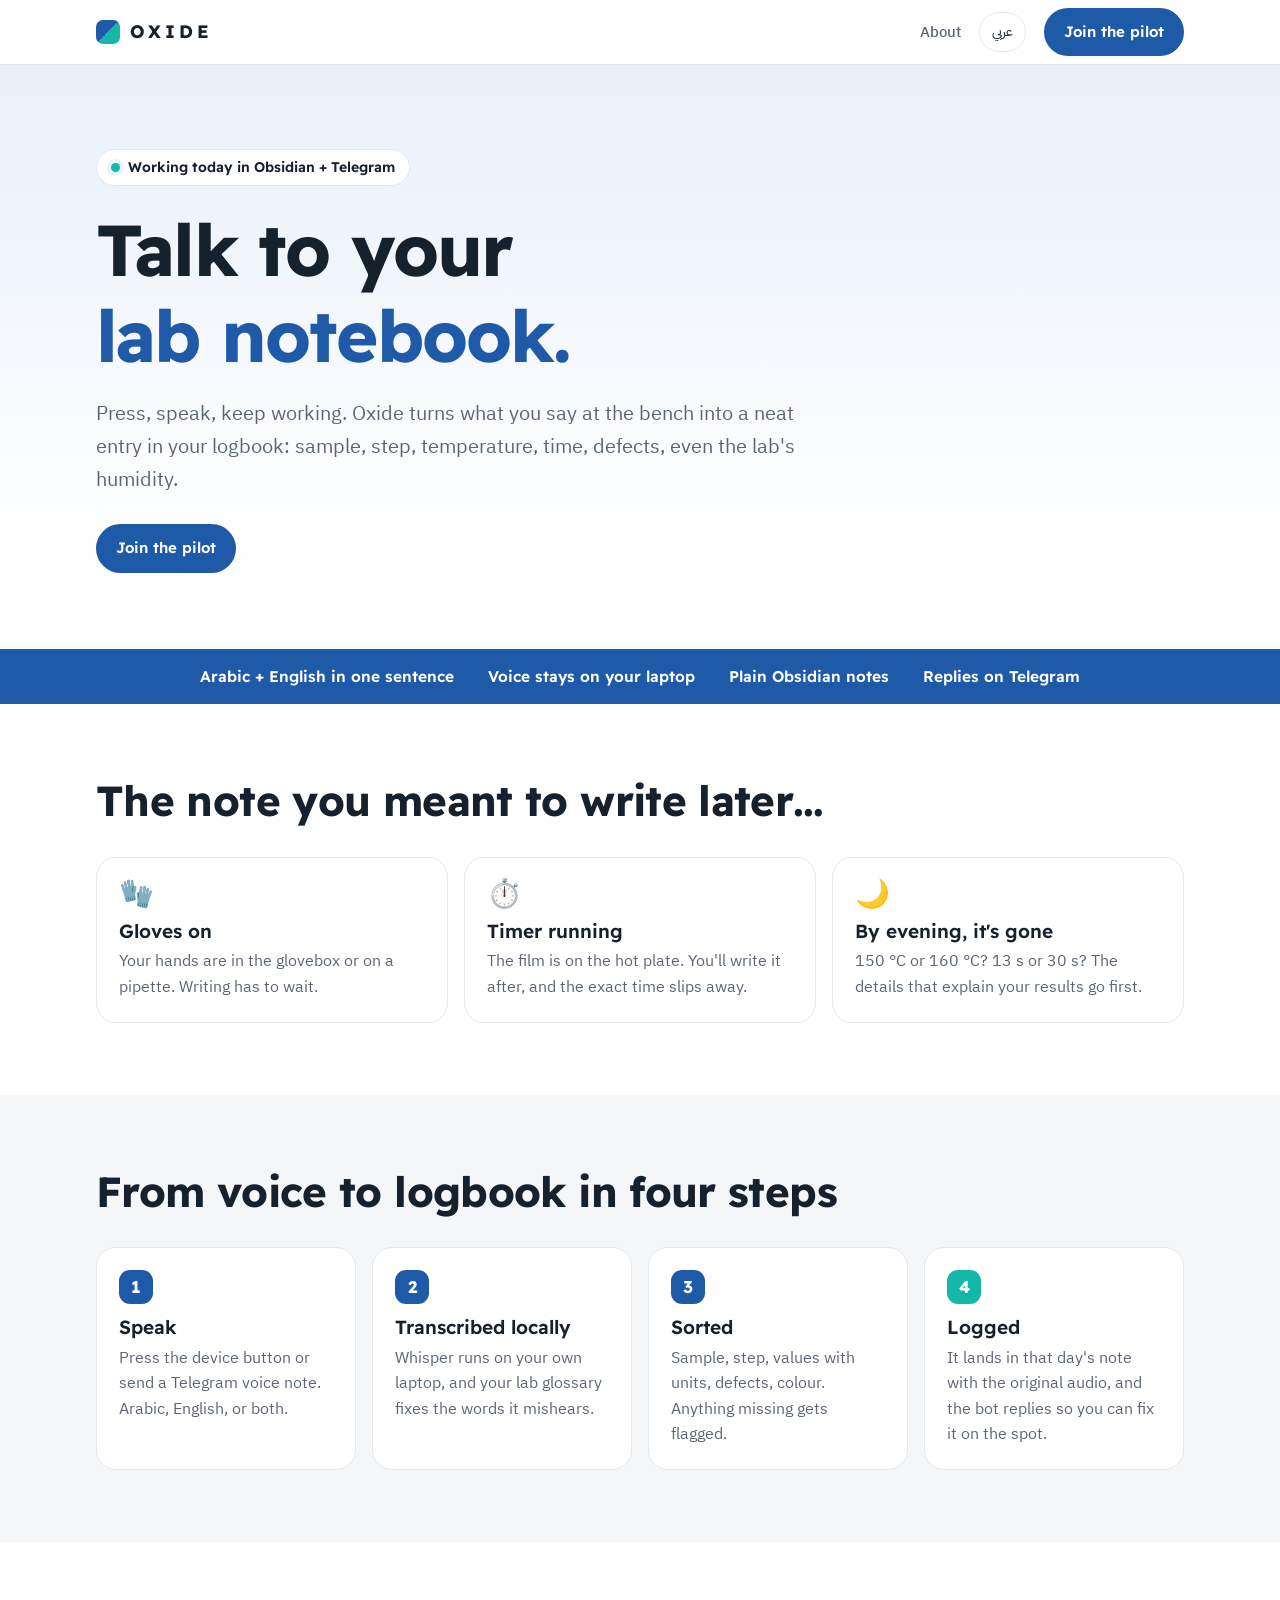
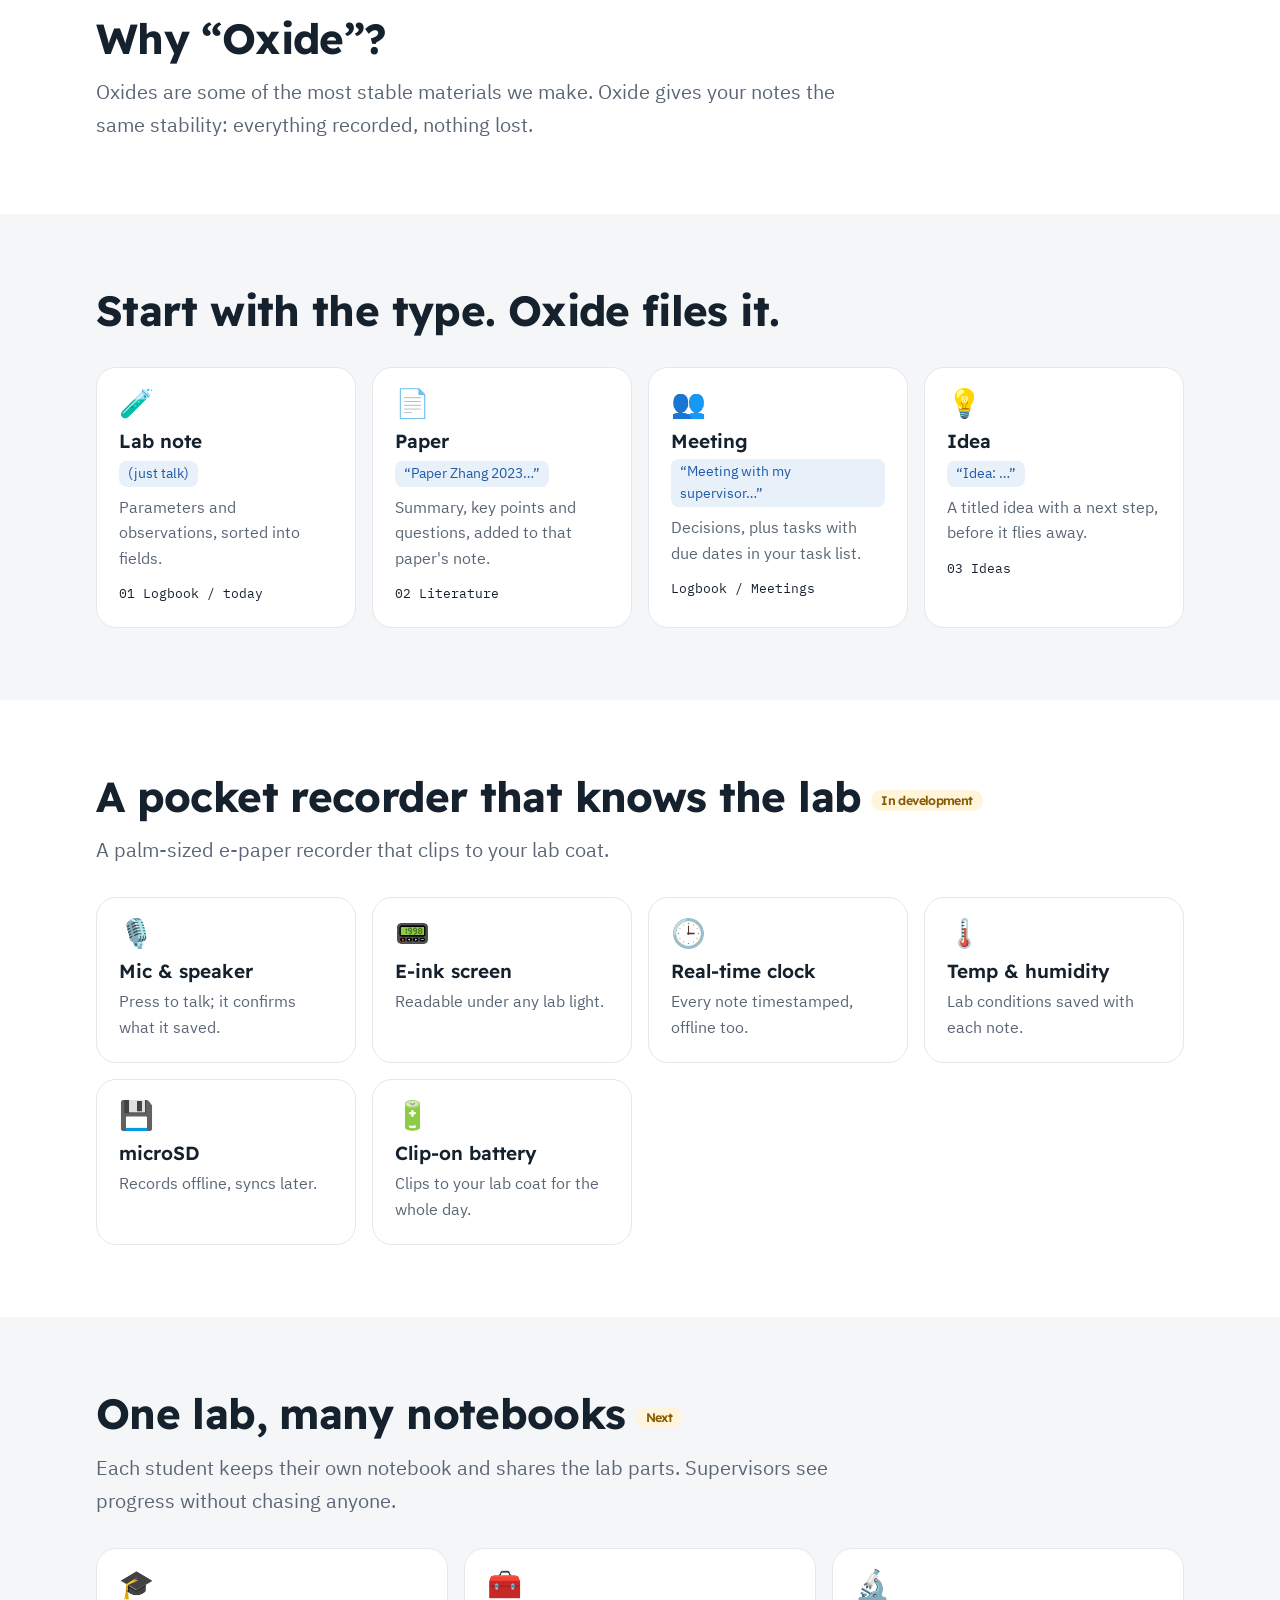
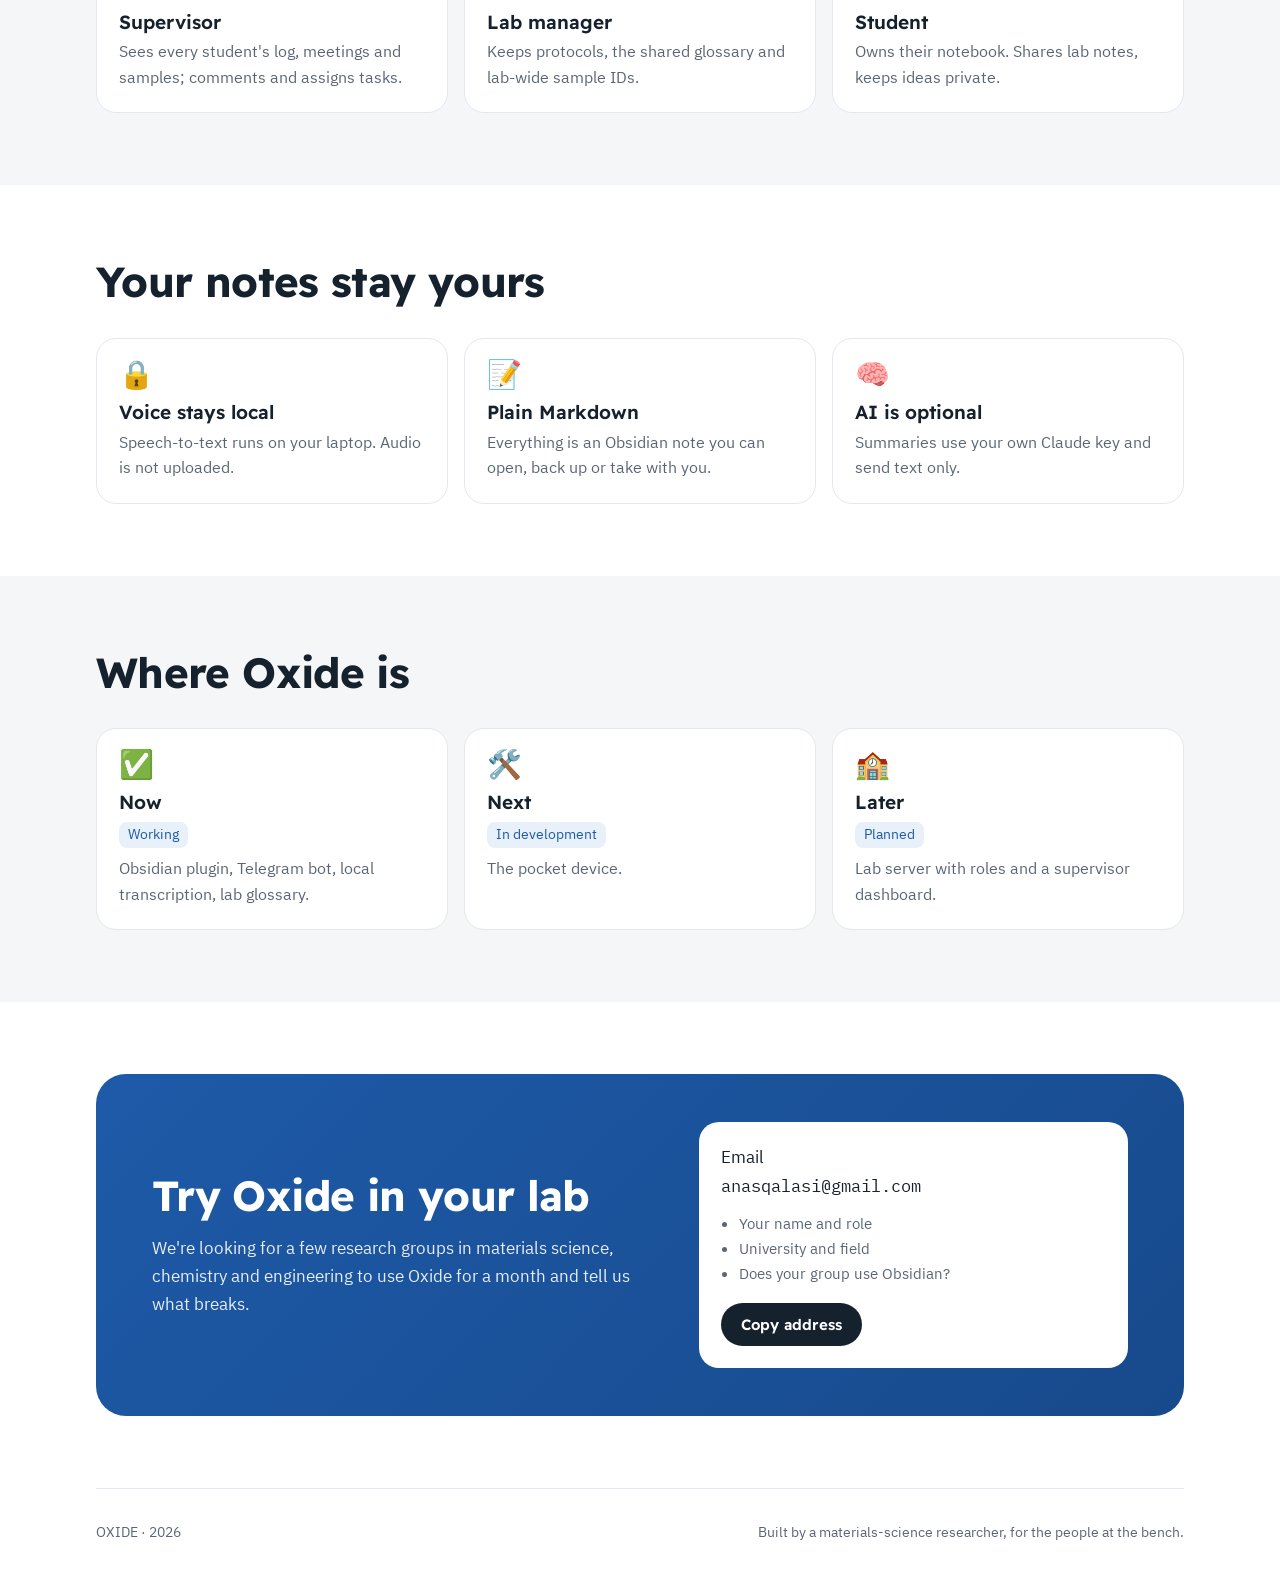
==== index.html @ 66b6b642 "Oxide website with admin panel Home page and extra pages render from content.json (English and Arabi" ====
<!doctype html>
<html lang="en" dir="ltr">
<head>
<meta charset="utf-8">
<meta name="viewport" content="width=device-width, initial-scale=1, viewport-fit=cover">
<title>Oxide</title>
<meta name="description" content="Oxide turns what researchers say at the bench into structured entries in their Obsidian logbook.">
<link rel="icon" href="data:image/svg+xml,%3Csvg xmlns='http://www.w3.org/2000/svg' viewBox='0 0 24 24'%3E%3Cpath d='M0 0h24L0 24z' fill='%231E5AA8'/%3E%3Cpath d='M24 0v24H0z' fill='%2314B8A6'/%3E%3C/svg%3E">
<link rel="preconnect" href="https://fonts.googleapis.com">
<link rel="preconnect" href="https://fonts.gstatic.com" crossorigin>
<link rel="stylesheet" href="https://fonts.googleapis.com/css2?family=IBM+Plex+Mono:wght@400;500&family=IBM+Plex+Sans+Arabic:wght@400;500;600;700&family=Readex+Pro:wght@400;600;700&display=swap">
<link rel="stylesheet" href="assets/site.css">
</head>
<body>
<header><div class="wrap nav">
  <a class="logo" href="./"><b></b>OXIDE</a>
  <nav class="links" id="links"></nav>
  <button class="lang" id="lang" type="button">عربي</button>
  <a class="btn" href="#pilot" id="navcta">Join the pilot</a>
</div></header>
<main id="top"><div class="wrap loading">Loading…</div></main>
<div class="wrap"><footer><span style="direction:ltr">OXIDE · <span id="yr"></span></span><span id="foot"></span></footer></div>
<noscript><p class="wrap">Oxide: a voice lab notebook for researchers. Please enable JavaScript to view this page.</p></noscript>
<script src="assets/site.js"></script>
<script>Oxide.home();</script>
</body>
</html>
---- assets/site.css ----
/* Oxide site: white lab bench, scientific blue, teal accents, light grey bands. */
:root{
  color-scheme:light;
  --bg:#FFFFFF; --grey:#F4F6F8; --card:#FFFFFF; --ink:#16212E; --ink-2:#5A6675; --line:#E3E8EE;
  --blue:#1E5AA8; --blue-d:#174A8C; --blue-t:#E8F0FA; --teal:#14B8A6; --teal-t:#E4F6F3; --amber-t:#FFF4DC; --amber:#8A5A00;
  --display:"Readex Pro","IBM Plex Sans Arabic",system-ui,sans-serif;
  --body:"IBM Plex Sans Arabic","Readex Pro",system-ui,sans-serif;
  --mono:"IBM Plex Mono",ui-monospace,Menlo,Consolas,monospace;
}
*{box-sizing:border-box}
html{scroll-behavior:smooth}
body{margin:0;background:var(--bg);color:var(--ink);font-family:var(--body);font-size:17px;line-height:1.65;-webkit-font-smoothing:antialiased}
.wrap{max-width:1120px;margin:0 auto;padding-left:max(16px,env(safe-area-inset-left,0px));padding-right:max(16px,env(safe-area-inset-right,0px))}
section{padding-block:72px}
section.grey{background:var(--grey)}
h1,h2,h3{font-family:var(--display);line-height:1.2;margin:0;text-wrap:balance}
h2{font-size:clamp(28px,4.2vw,42px);font-weight:700;letter-spacing:-.015em}
h3{font-size:19px;font-weight:600}
p{margin:0}
.lead{font-size:clamp(17px,2vw,20px);color:var(--ink-2);max-width:62ch;margin-top:12px}
a{color:var(--blue)}
:focus-visible{outline:3px solid var(--blue);outline-offset:3px;border-radius:8px}

header{position:sticky;top:0;z-index:10;background:rgba(255,255,255,.94);backdrop-filter:blur(8px);border-bottom:1px solid var(--line)}
.nav{display:flex;align-items:center;gap:18px;min-height:64px;flex-wrap:wrap}
.logo{display:flex;align-items:center;gap:10px;font-family:var(--display);font-weight:700;letter-spacing:.22em;font-size:18px;direction:ltr;color:var(--ink);text-decoration:none}
.logo b{width:24px;height:24px;border-radius:7px;background:linear-gradient(135deg,var(--blue) 50%,var(--teal) 50%)}
.links{display:flex;gap:18px;margin-inline-start:auto;font-size:15px;flex-wrap:wrap}
.links a{color:var(--ink-2);text-decoration:none;font-weight:500}
.links a:hover,.links a.on{color:var(--blue)}
.lang{font:inherit;font-size:14px;padding:7px 12px;border-radius:999px;border:1.5px solid var(--line);background:#fff;color:var(--ink);cursor:pointer}
.btn{display:inline-flex;align-items:center;font-family:var(--display);font-weight:600;font-size:15px;padding:12px 20px;border-radius:999px;background:var(--blue);color:#fff;text-decoration:none;border:0;cursor:pointer}
.btn:hover{background:var(--blue-d)}
@media (max-width:700px){.links{order:3;width:100%;margin:0 0 10px;gap:14px}.nav .lang{margin-inline-start:auto}}

.hero{padding-block:84px 76px;background:linear-gradient(180deg,var(--blue-t),#fff 85%)}
.pill{display:inline-flex;align-items:center;gap:8px;font-family:var(--display);font-weight:600;font-size:14px;padding:6px 14px;border-radius:999px;background:#fff;border:1.5px solid var(--line)}
.pill i{width:9px;height:9px;border-radius:50%;background:var(--teal);box-shadow:0 0 0 4px var(--teal-t)}
.hero h1{font-size:clamp(40px,6.4vw,72px);font-weight:700;letter-spacing:-.025em;margin-block:20px 18px;max-width:16ch}
.hero h1 .accent{color:var(--blue)}
.hero .btn{margin-top:28px}
.ribbon{background:var(--blue);color:#fff}
.ribbon .wrap{display:flex;flex-wrap:wrap;gap:12px 34px;justify-content:center;padding-block:15px;font-family:var(--display);font-weight:600;font-size:15.5px}

.badge{display:inline-block;font-size:12.5px;font-family:var(--display);font-weight:600;padding:3px 10px;border-radius:999px;background:var(--amber-t);color:var(--amber);vertical-align:middle;margin-inline-start:10px}
.cards{display:grid;grid-template-columns:repeat(auto-fit,minmax(min(100%,240px),1fr));gap:16px;margin-top:30px}
.card{background:var(--card);border:1.5px solid var(--line);border-radius:20px;padding:22px;min-width:0}
.card .ic{font-size:28px;line-height:1;display:block;margin-bottom:12px}
.card h3{margin-bottom:6px}
.card p{color:var(--ink-2);font-size:15.5px}
.card .tag{display:inline-block;font-size:13.5px;background:var(--blue-t);color:var(--blue);border-radius:8px;padding:2px 9px;margin-bottom:8px}
.card .note{display:block;margin-top:12px;font-family:var(--mono);font-size:13px;direction:ltr;text-align:start}
.steps{list-style:none;padding:0;margin:30px 0 0;display:grid;grid-template-columns:repeat(auto-fit,minmax(min(100%,220px),1fr));gap:16px;counter-reset:s}
.steps li{counter-increment:s;background:#fff;border:1.5px solid var(--line);border-radius:20px;padding:22px;min-width:0}
.steps li::before{content:counter(s);display:grid;place-items:center;width:34px;height:34px;border-radius:11px;background:var(--blue);color:#fff;font-family:var(--display);font-weight:700;margin-bottom:12px}
.steps li:last-child::before{background:var(--teal)}
.steps p{color:var(--ink-2);font-size:15.5px;margin-top:6px}

.pilot{border-radius:30px;padding:48px clamp(20px,5vw,56px);display:grid;grid-template-columns:1.2fr 1fr;gap:32px;align-items:center;background:linear-gradient(135deg,var(--blue),var(--blue-d));color:#fff}
.pilot h2{color:#fff}
.pilot p{color:rgba(255,255,255,.9);margin-top:14px}
.contact{background:#fff;color:var(--ink);border-radius:20px;padding:22px}
.contact .addr{font-family:var(--mono);font-size:17px;word-break:break-all;user-select:all;direction:ltr}
.contact ul{margin:12px 0 16px;padding-inline-start:18px;color:var(--ink-2);font-size:15px}
.contact .btn{background:var(--ink)}
@media (max-width:860px){.pilot{grid-template-columns:1fr}}

/* plain pages */
.page{padding-block:64px 80px}
.page h1{font-size:clamp(34px,5vw,52px);font-weight:700;letter-spacing:-.02em;margin-bottom:24px}
.prose{max-width:72ch}
.prose h2{font-size:clamp(24px,3vw,30px);margin:36px 0 12px}
.prose h3{margin:28px 0 8px}
.prose p,.prose ul,.prose ol{margin:0 0 16px}
.prose li{margin-bottom:6px}
.prose img{max-width:100%;border-radius:14px}
.prose blockquote{margin:0 0 16px;padding:12px 18px;border-inline-start:4px solid var(--teal);background:var(--teal-t);border-radius:10px}
.prose code{font-family:var(--mono);background:var(--grey);padding:1px 6px;border-radius:5px;font-size:.92em}
.prose pre{background:var(--grey);padding:14px;border-radius:12px;overflow-x:auto;direction:ltr}
.prose table{border-collapse:collapse;display:block;overflow-x:auto}
.prose th,.prose td{border:1px solid var(--line);padding:8px 12px}

footer{padding-block:32px 44px;color:var(--ink-2);font-size:14px;display:flex;flex-wrap:wrap;gap:12px;justify-content:space-between;border-top:1px solid var(--line)}
.loading{padding:120px 0;text-align:center;color:var(--ink-2)}
@media (prefers-reduced-motion:reduce){html{scroll-behavior:auto}}
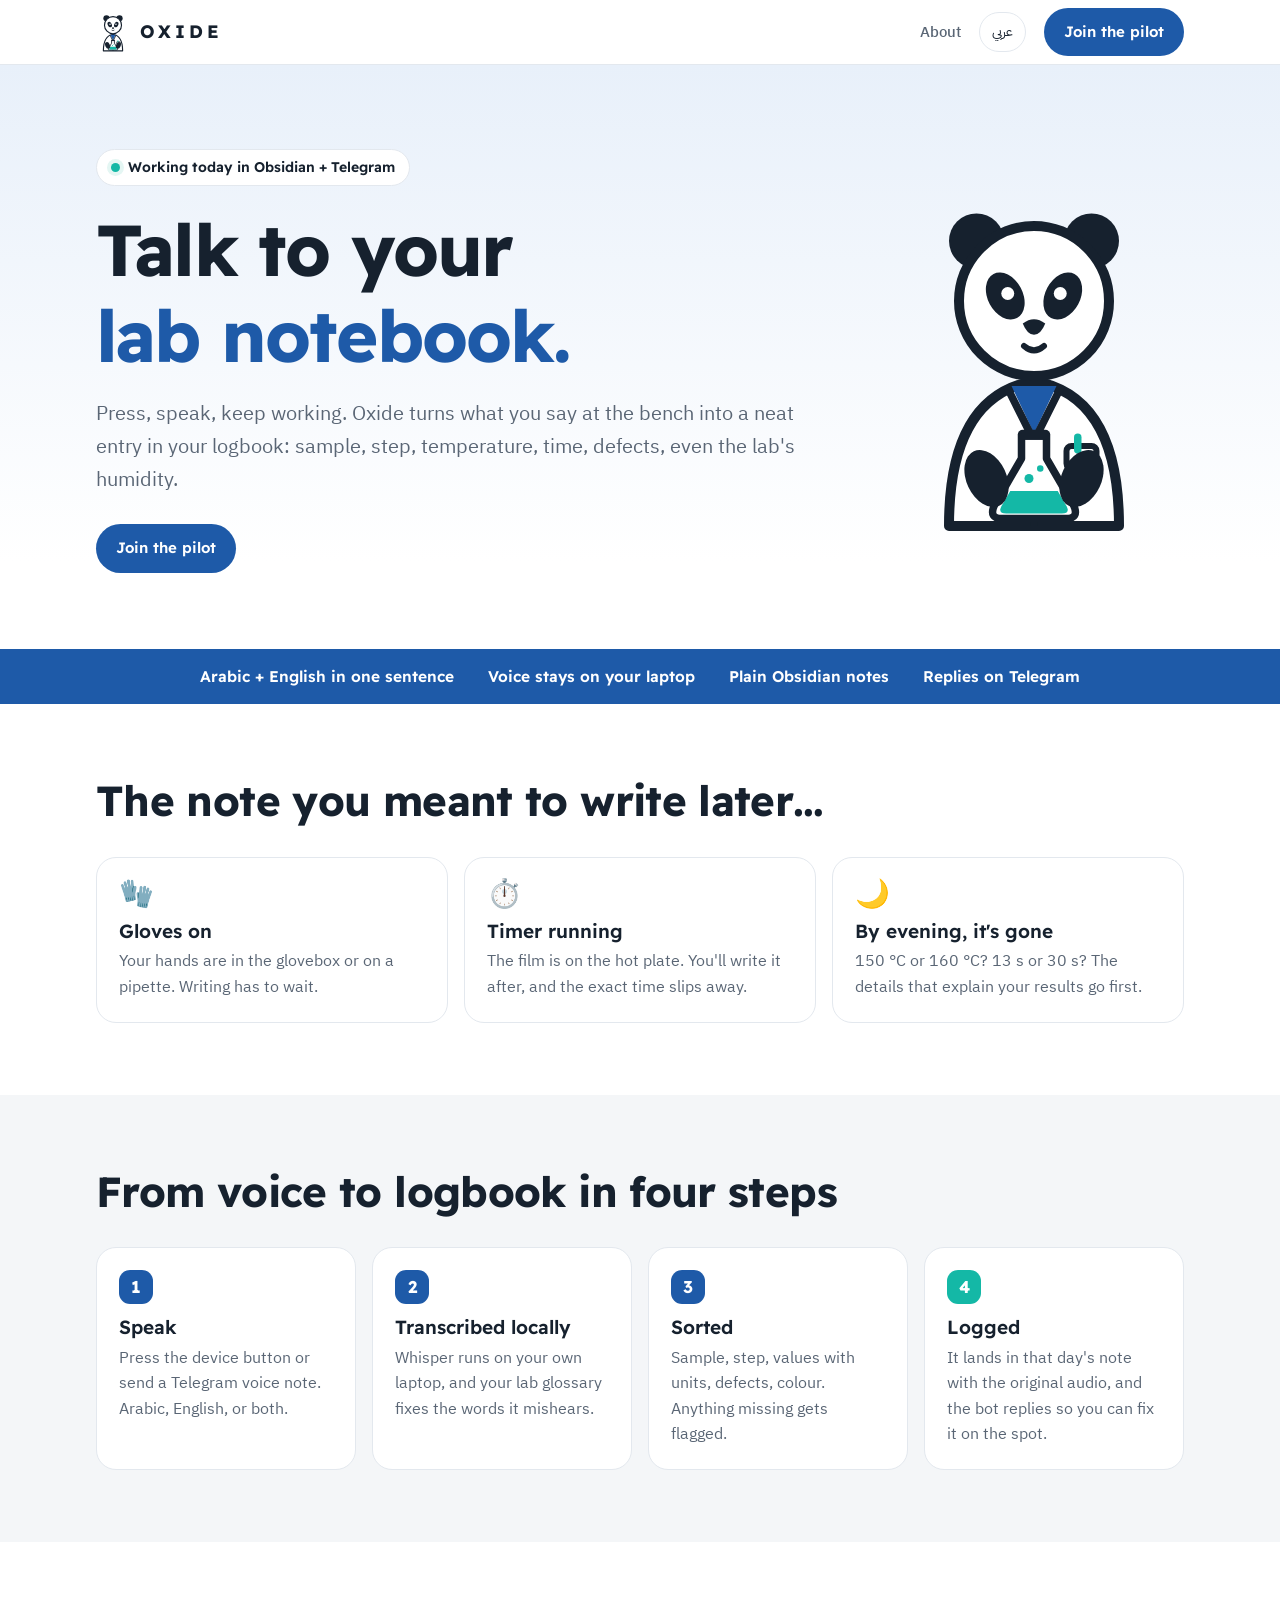
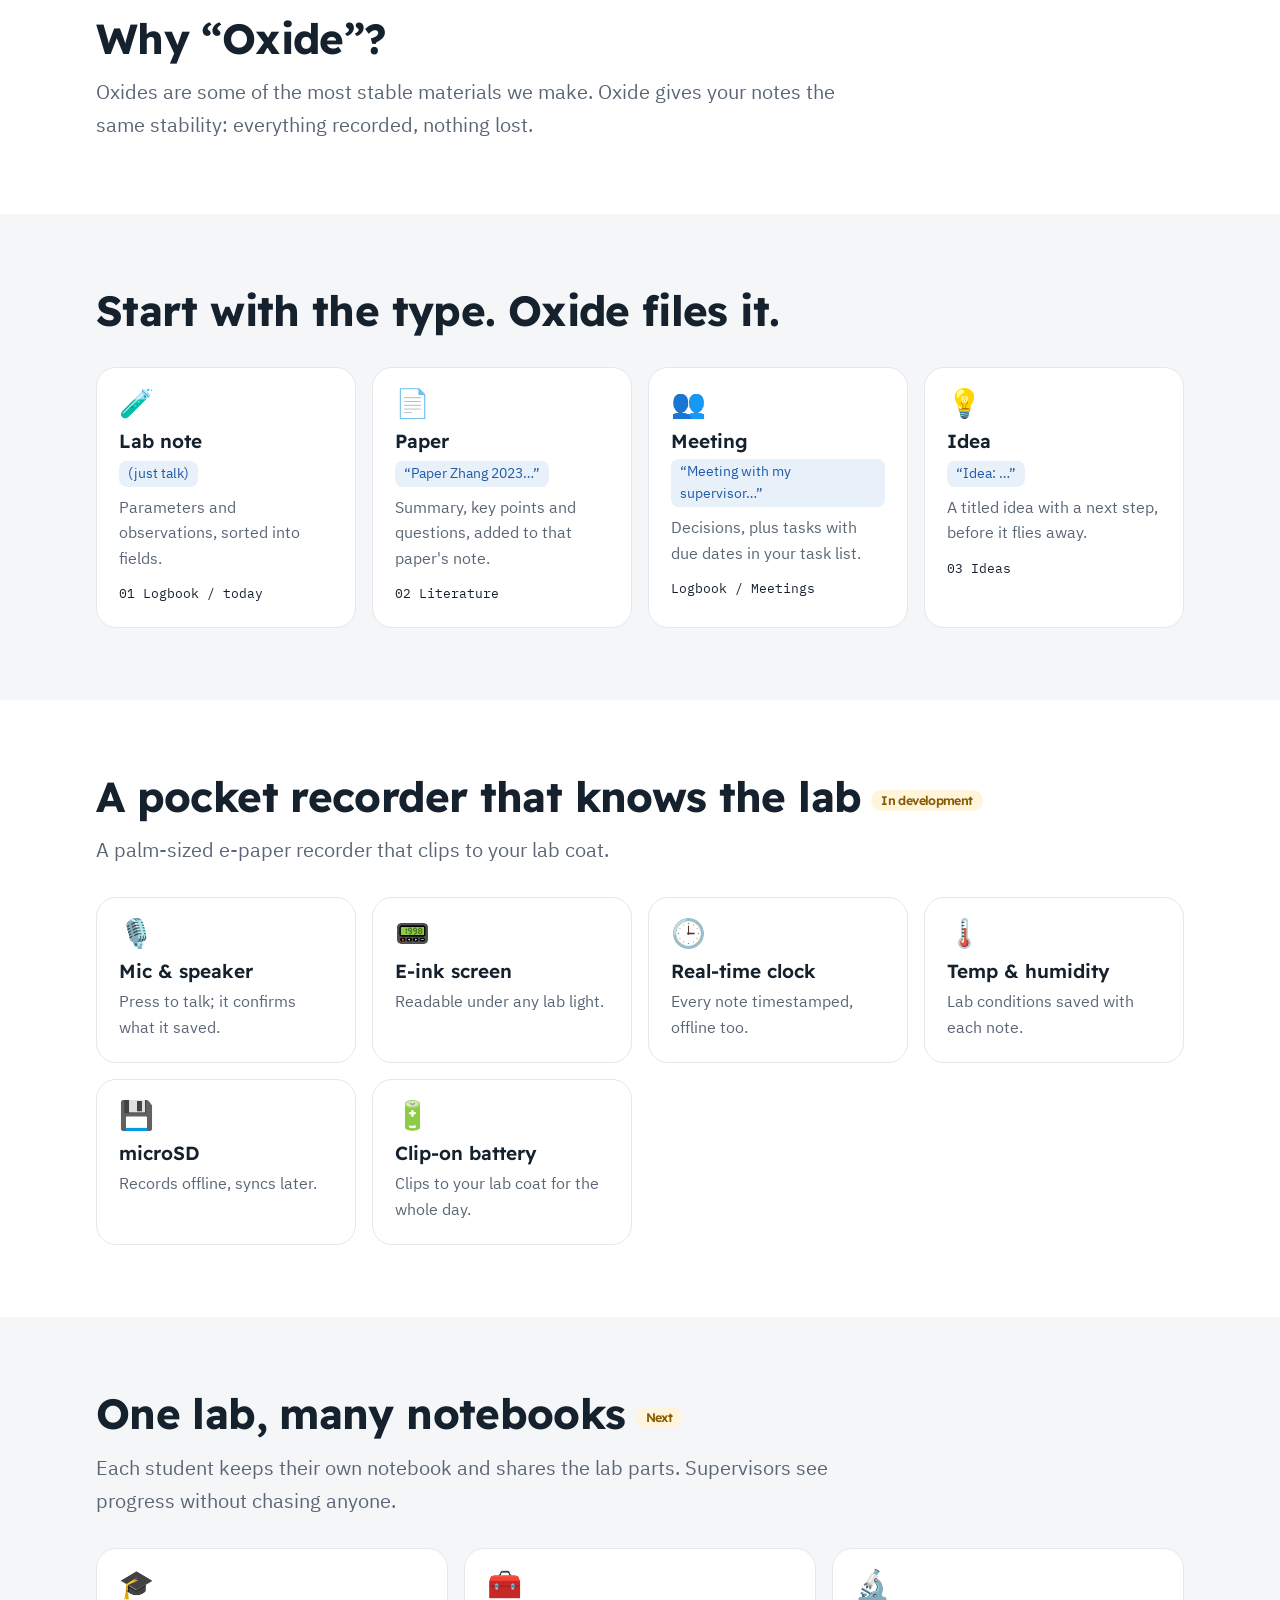
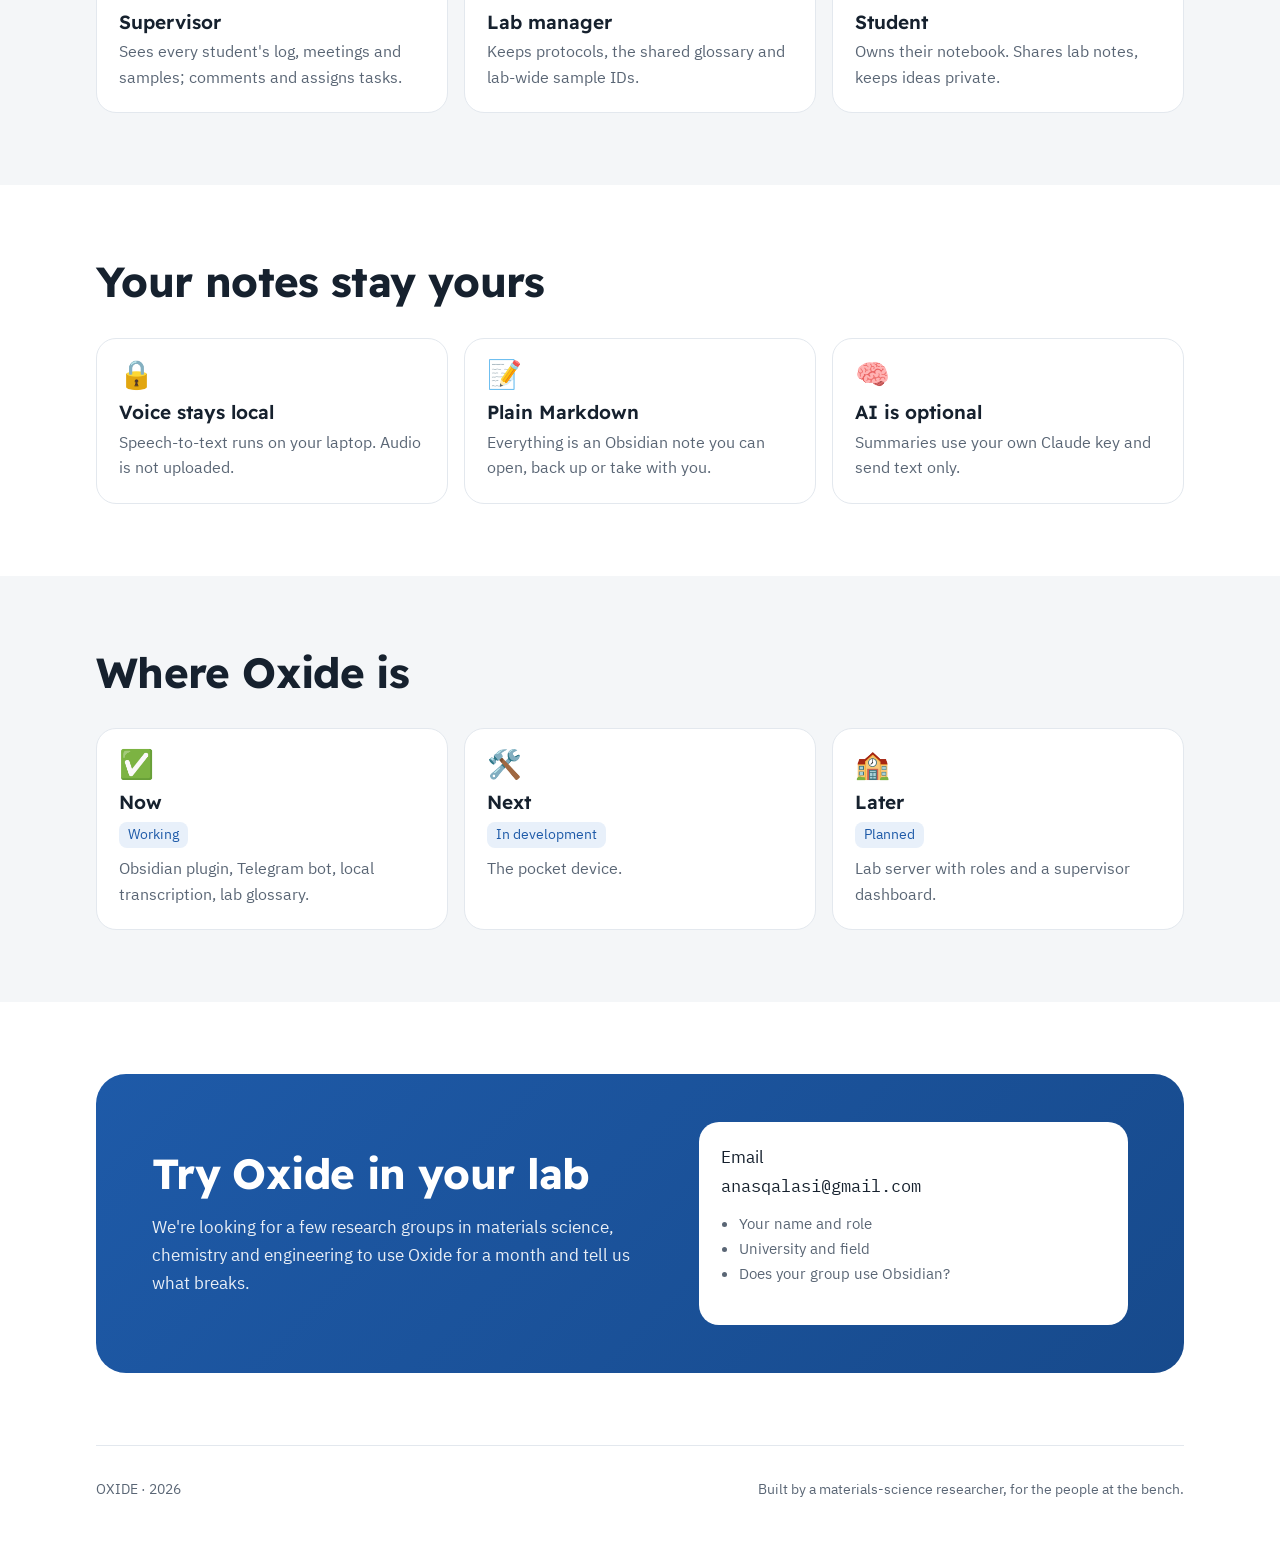
==== commit 848fd521: "Panda logo: lab coat and Erlenmeyer flask assets/logo.svg in the header, admin and hero; assets/favi" ====
--- a/index.html
+++ b/index.html
@@ -5,7 +5,7 @@
 <meta name="viewport" content="width=device-width, initial-scale=1, viewport-fit=cover">
 <title>Oxide</title>
 <meta name="description" content="Oxide turns what researchers say at the bench into structured entries in their Obsidian logbook.">
-<link rel="icon" href="data:image/svg+xml,%3Csvg xmlns='http://www.w3.org/2000/svg' viewBox='0 0 24 24'%3E%3Cpath d='M0 0h24L0 24z' fill='%231E5AA8'/%3E%3Cpath d='M24 0v24H0z' fill='%2314B8A6'/%3E%3C/svg%3E">
+<link rel="icon" href="assets/favicon.svg" type="image/svg+xml">
 <link rel="preconnect" href="https://fonts.googleapis.com">
 <link rel="preconnect" href="https://fonts.gstatic.com" crossorigin>
 <link rel="stylesheet" href="https://fonts.googleapis.com/css2?family=IBM+Plex+Mono:wght@400;500&family=IBM+Plex+Sans+Arabic:wght@400;500;600;700&family=Readex+Pro:wght@400;600;700&display=swap">
@@ -13,7 +13,7 @@
 </head>
 <body>
 <header><div class="wrap nav">
-  <a class="logo" href="./"><b></b>OXIDE</a>
+  <a class="logo" href="./"><img src="assets/logo.svg" alt="" width="34" height="40">OXIDE</a>
   <nav class="links" id="links"></nav>
   <button class="lang" id="lang" type="button">عربي</button>
   <a class="btn" href="#pilot" id="navcta">Join the pilot</a>
--- a/assets/site.css
+++ b/assets/site.css
@@ -24,7 +24,7 @@
 header{position:sticky;top:0;z-index:10;background:rgba(255,255,255,.94);backdrop-filter:blur(8px);border-bottom:1px solid var(--line)}
 .nav{display:flex;align-items:center;gap:18px;min-height:64px;flex-wrap:wrap}
 .logo{display:flex;align-items:center;gap:10px;font-family:var(--display);font-weight:700;letter-spacing:.22em;font-size:18px;direction:ltr;color:var(--ink);text-decoration:none}
-.logo b{width:24px;height:24px;border-radius:7px;background:linear-gradient(135deg,var(--blue) 50%,var(--teal) 50%)}
+.logo img{display:block;height:40px;width:auto}
 .links{display:flex;gap:18px;margin-inline-start:auto;font-size:15px;flex-wrap:wrap}
 .links a{color:var(--ink-2);text-decoration:none;font-weight:500}
 .links a:hover,.links a.on{color:var(--blue)}
@@ -38,6 +38,9 @@
 .pill i{width:9px;height:9px;border-radius:50%;background:var(--teal);box-shadow:0 0 0 4px var(--teal-t)}
 .hero h1{font-size:clamp(40px,6.4vw,72px);font-weight:700;letter-spacing:-.025em;margin-block:20px 18px;max-width:16ch}
 .hero h1 .accent{color:var(--blue)}
+.hero .wrap{display:grid;grid-template-columns:1fr auto;gap:40px;align-items:center}
+.hero .mascot{width:clamp(180px,24vw,300px);height:auto}
+@media (max-width:760px){.hero .wrap{grid-template-columns:1fr}.hero .mascot{order:-1;width:150px}}
 .hero .btn{margin-top:28px}
 .ribbon{background:var(--blue);color:#fff}
 .ribbon .wrap{display:flex;flex-wrap:wrap;gap:12px 34px;justify-content:center;padding-block:15px;font-family:var(--display);font-weight:600;font-size:15.5px}
@@ -63,6 +66,15 @@
 .contact .addr{font-family:var(--mono);font-size:17px;word-break:break-all;user-select:all;direction:ltr}
 .contact ul{margin:12px 0 16px;padding-inline-start:18px;color:var(--ink-2);font-size:15px}
 .contact .btn{background:var(--ink)}
+.signup h3{margin-bottom:6px}
+.fld{display:block;margin-top:12px;font-size:14px;font-weight:600;color:var(--ink-2)}
+.fld span{display:block;margin-bottom:5px}
+.fld input,.fld select,.fld textarea{width:100%;padding:10px 12px;border:1.5px solid var(--line);border-radius:10px;font:inherit;font-size:15px;color:var(--ink);background:#fff;font-weight:400}
+.fld input:focus,.fld select:focus,.fld textarea:focus{outline:2px solid var(--blue);outline-offset:-1px;border-color:transparent}
+.consent{display:flex;gap:10px;align-items:flex-start;margin:14px 0;font-size:13.5px;color:var(--ink-2);line-height:1.6}
+.consent input{margin-top:4px;width:18px;height:18px;flex:none;accent-color:var(--blue)}
+.hp{position:absolute;left:-9999px;width:1px;height:1px;opacity:0}
+.fmsg{margin-top:10px;font-size:14px}.fmsg.ok{color:#0B7D71}.fmsg.err{color:#B4232A}
 @media (max-width:860px){.pilot{grid-template-columns:1fr}}
 
 /* plain pages */
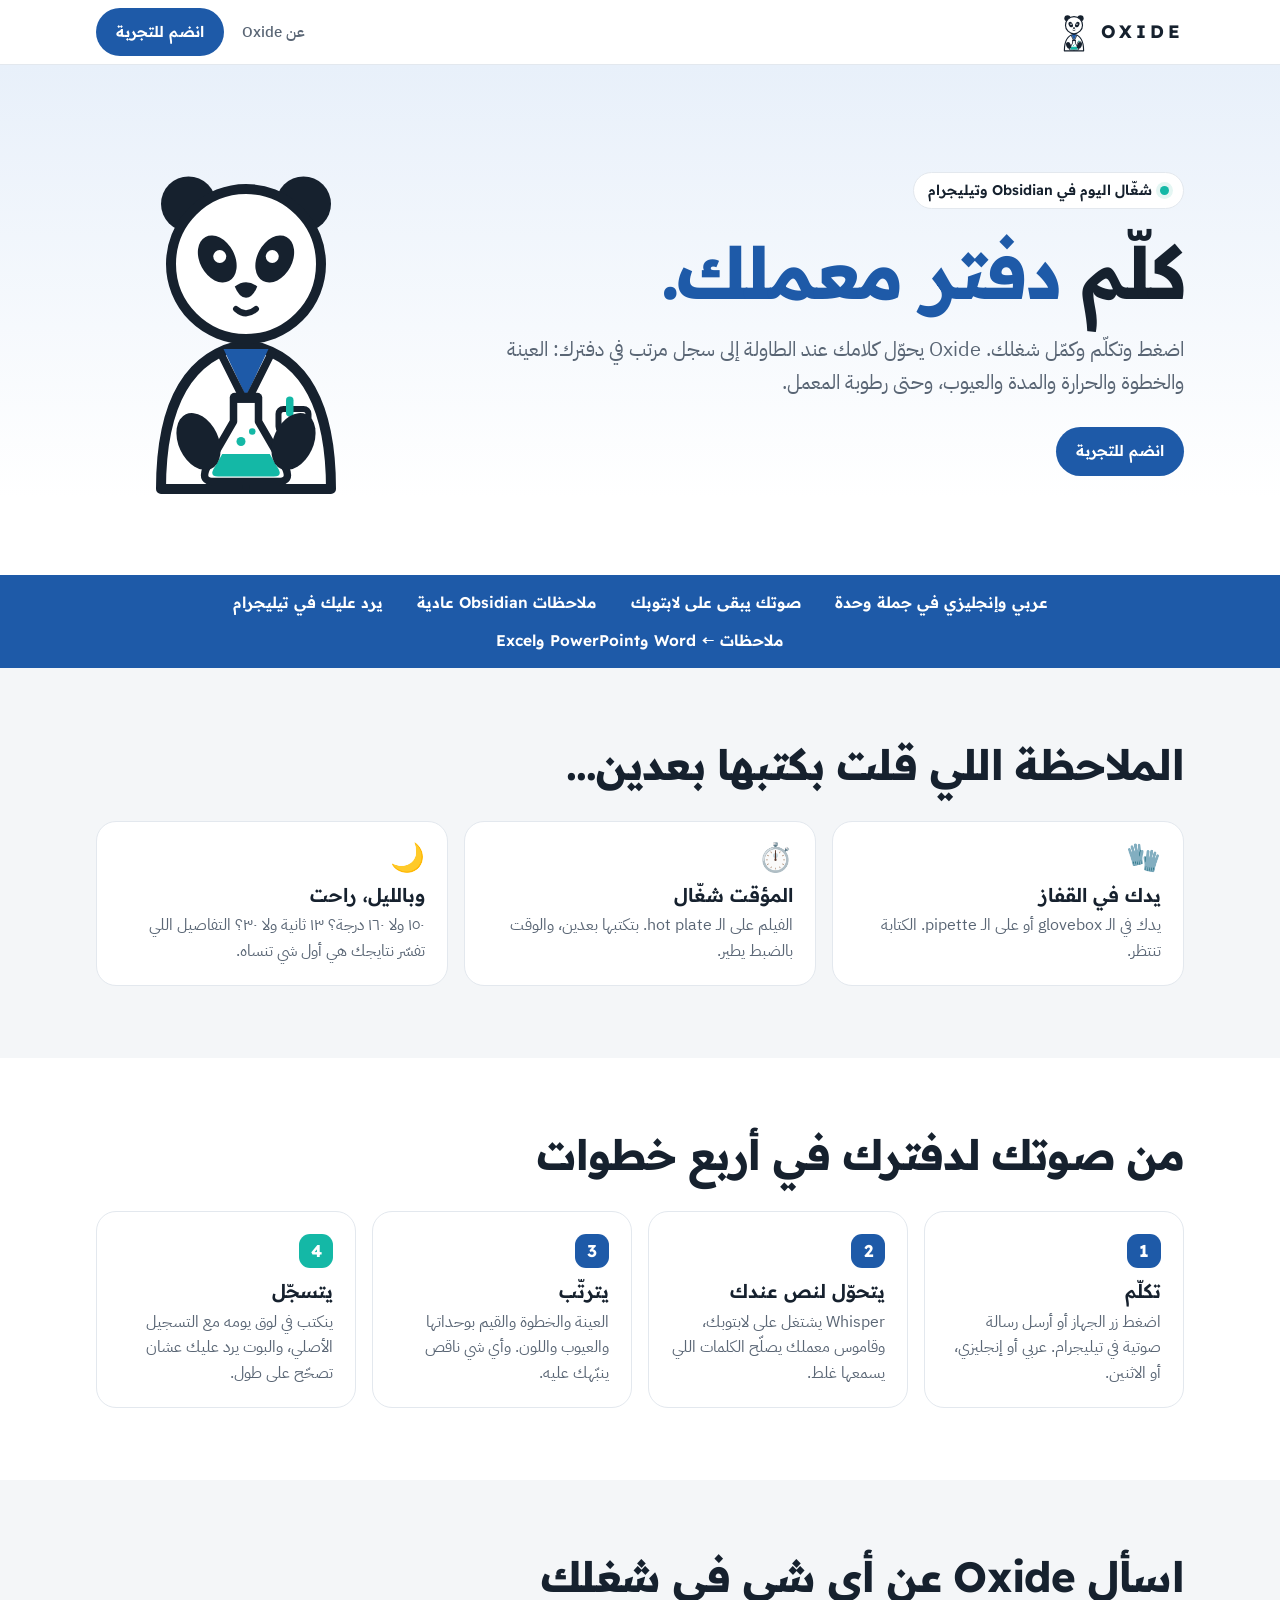
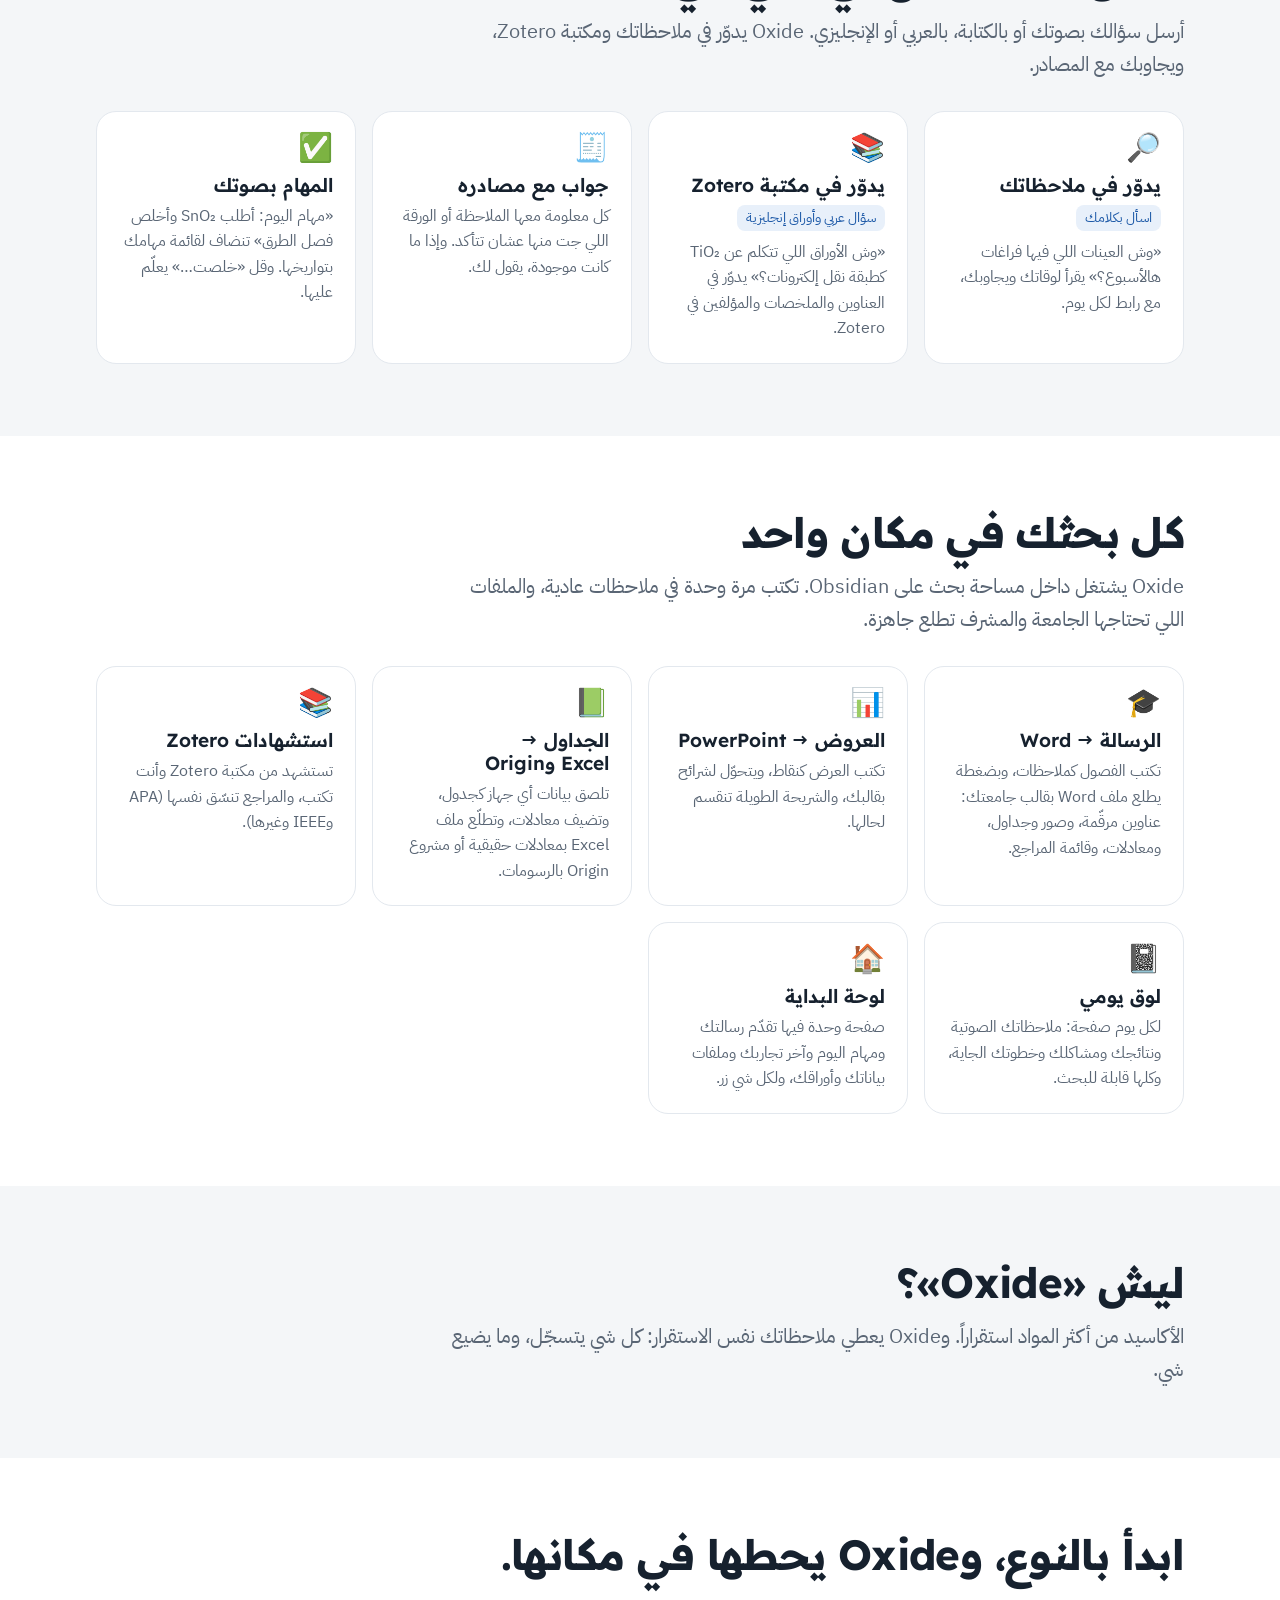
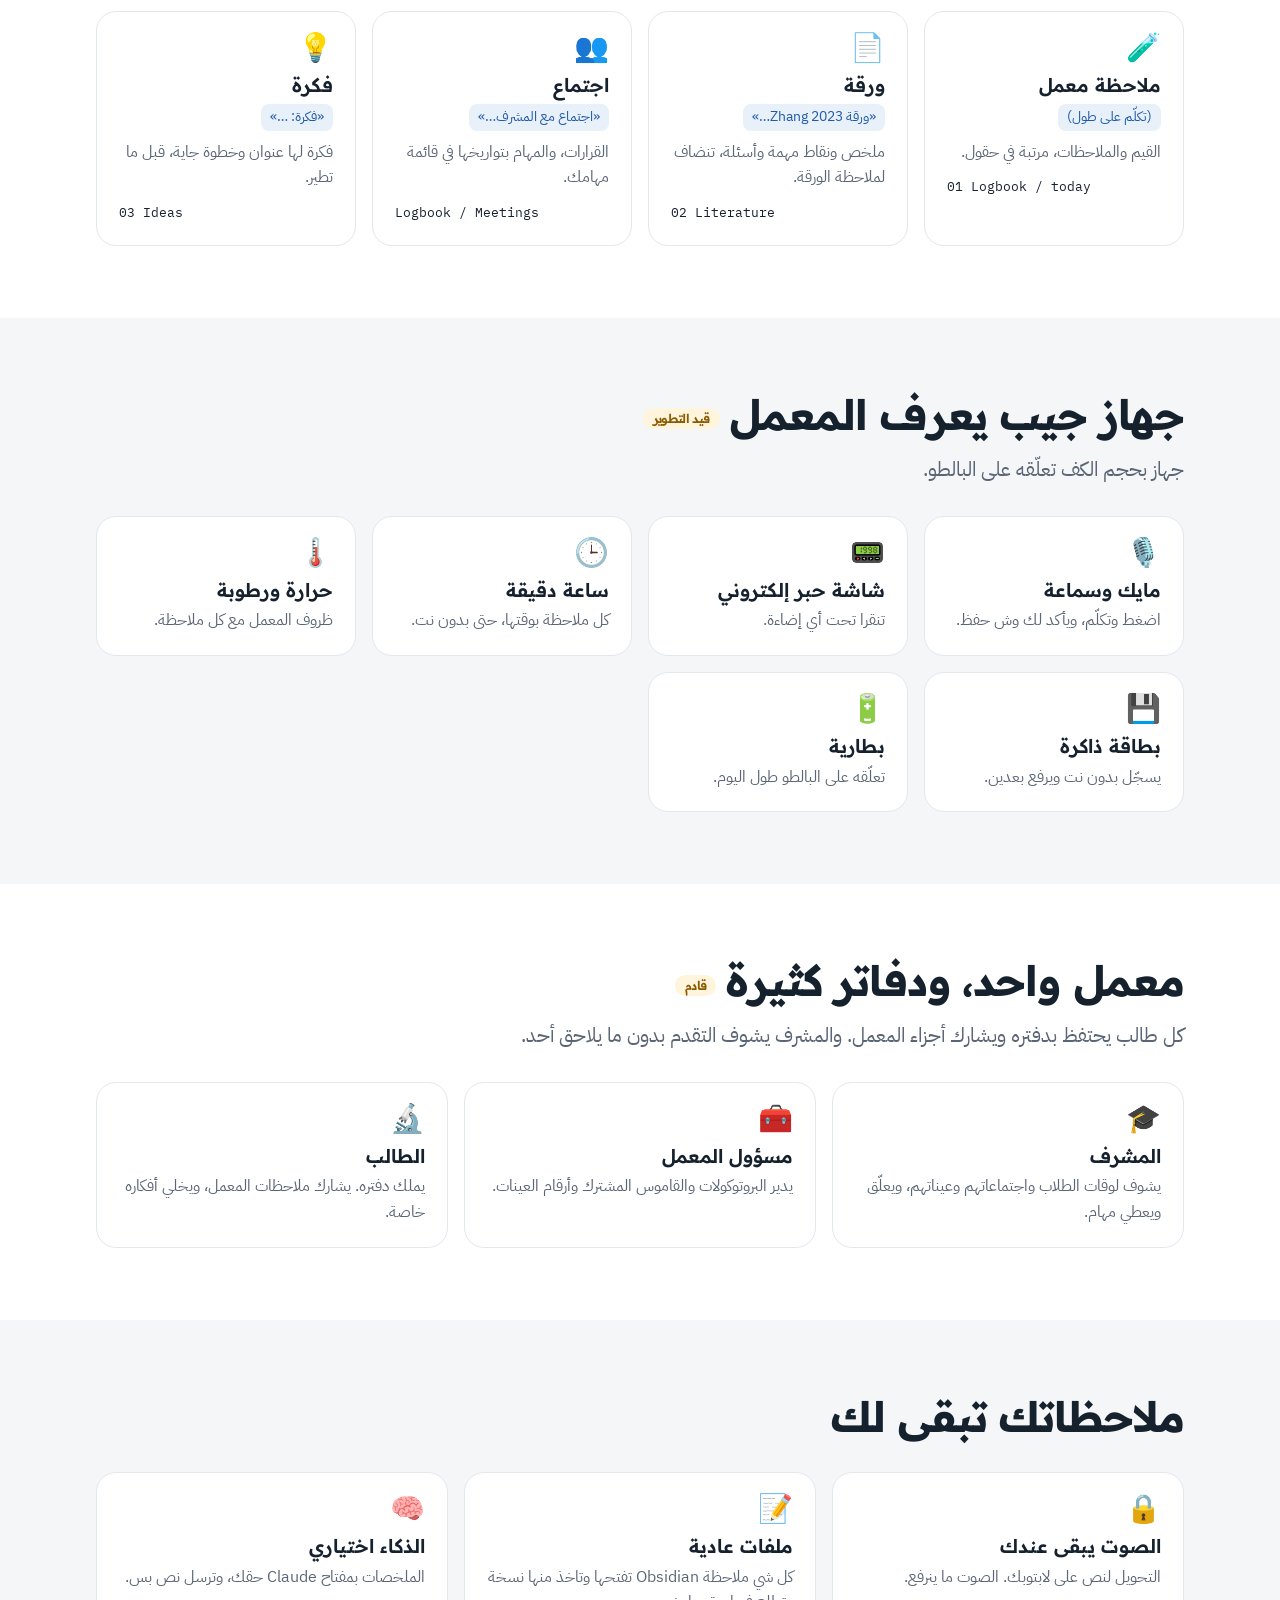
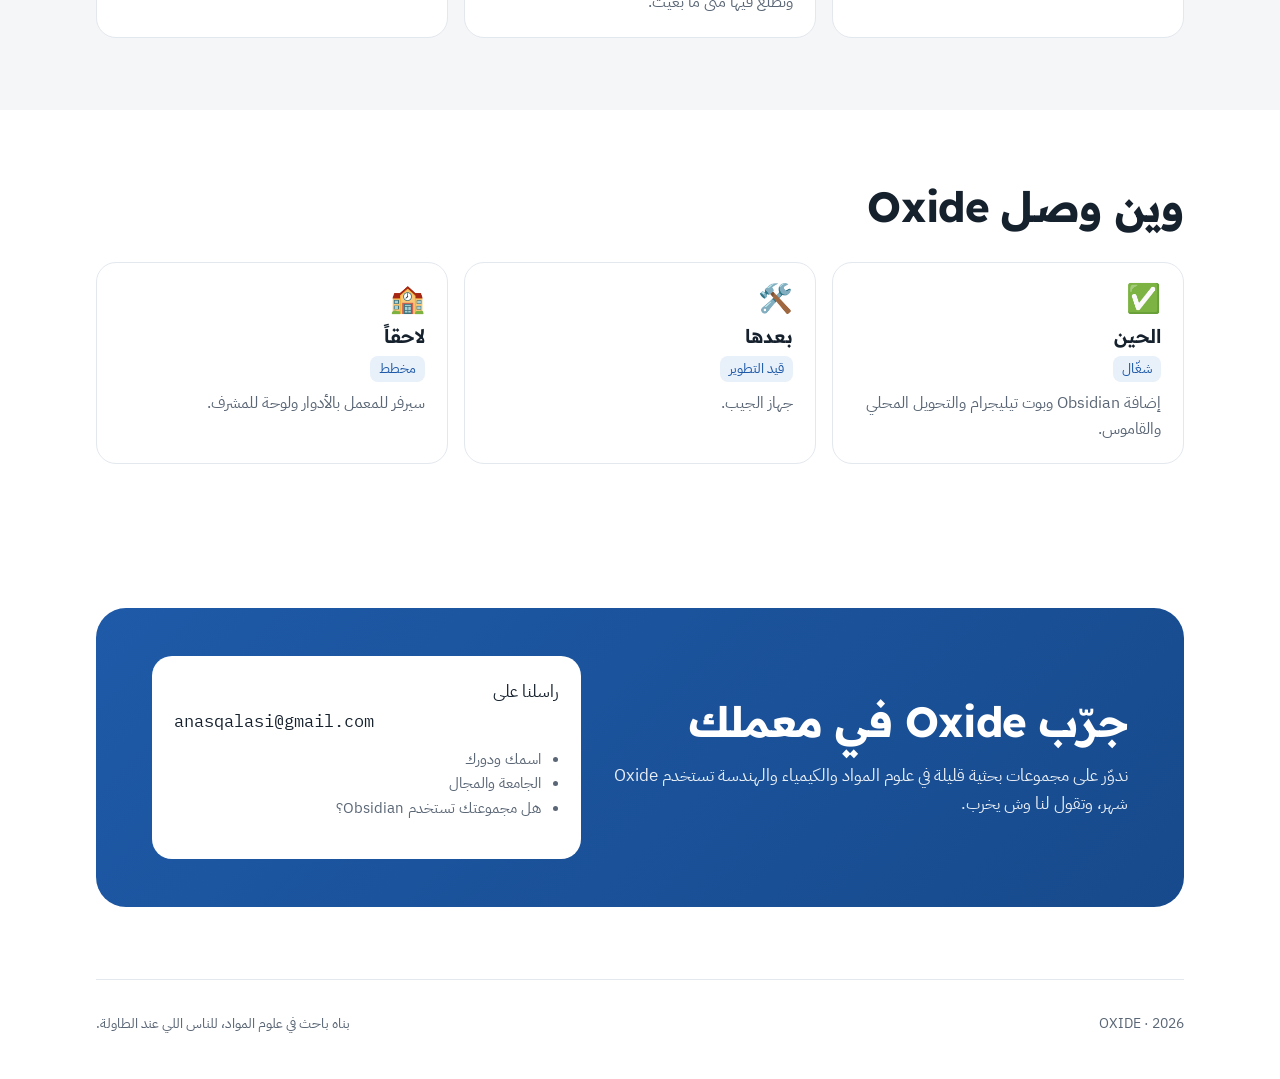
==== commit cdbf1b07: "Arabic-only site for now: RTL by default, no language switch Co-Authored-By: Claude Opus 5.5 <norepl" ====
--- a/index.html
+++ b/index.html
@@ -1,10 +1,10 @@
 <!doctype html>
-<html lang="en" dir="ltr">
+<html lang="ar" dir="rtl">
 <head>
 <meta charset="utf-8">
 <meta name="viewport" content="width=device-width, initial-scale=1, viewport-fit=cover">
 <title>Oxide</title>
-<meta name="description" content="Oxide turns what researchers say at the bench into structured entries in their Obsidian logbook.">
+<meta name="description" content="Oxide يحوّل كلامك عند طاولة المعمل إلى ملاحظات مرتّبة في دفترك على Obsidian.">
 <link rel="icon" href="assets/favicon.svg" type="image/svg+xml">
 <link rel="preconnect" href="https://fonts.googleapis.com">
 <link rel="preconnect" href="https://fonts.gstatic.com" crossorigin>
@@ -15,12 +15,11 @@
 <header><div class="wrap nav">
   <a class="logo" href="./"><img src="assets/logo.svg" alt="" width="34" height="40">OXIDE</a>
   <nav class="links" id="links"></nav>
-  <button class="lang" id="lang" type="button">عربي</button>
-  <a class="btn" href="#pilot" id="navcta">Join the pilot</a>
+  <a class="btn" href="#pilot" id="navcta">انضم للتجربة</a>
 </div></header>
-<main id="top"><div class="wrap loading">Loading…</div></main>
+<main id="top"><div class="wrap loading">جارٍ التحميل…</div></main>
 <div class="wrap"><footer><span style="direction:ltr">OXIDE · <span id="yr"></span></span><span id="foot"></span></footer></div>
-<noscript><p class="wrap">Oxide: a voice lab notebook for researchers. Please enable JavaScript to view this page.</p></noscript>
+<noscript><p class="wrap">Oxide: دفتر معمل صوتي للباحثين. فعّل JavaScript عشان تشوف الصفحة.</p></noscript>
 <script src="assets/site.js"></script>
 <script>Oxide.home();</script>
 </body>
--- a/assets/site.css
+++ b/assets/site.css
@@ -31,7 +31,7 @@
 .lang{font:inherit;font-size:14px;padding:7px 12px;border-radius:999px;border:1.5px solid var(--line);background:#fff;color:var(--ink);cursor:pointer}
 .btn{display:inline-flex;align-items:center;font-family:var(--display);font-weight:600;font-size:15px;padding:12px 20px;border-radius:999px;background:var(--blue);color:#fff;text-decoration:none;border:0;cursor:pointer}
 .btn:hover{background:var(--blue-d)}
-@media (max-width:700px){.links{order:3;width:100%;margin:0 0 10px;gap:14px}.nav .lang{margin-inline-start:auto}}
+@media (max-width:700px){.links{order:3;width:100%;margin:0 0 10px;gap:14px}.nav #navcta{margin-inline-start:auto}}
 
 .hero{padding-block:84px 76px;background:linear-gradient(180deg,var(--blue-t),#fff 85%)}
 .pill{display:inline-flex;align-items:center;gap:8px;font-family:var(--display);font-weight:600;font-size:14px;padding:6px 14px;border-radius:999px;background:#fff;border:1.5px solid var(--line)}
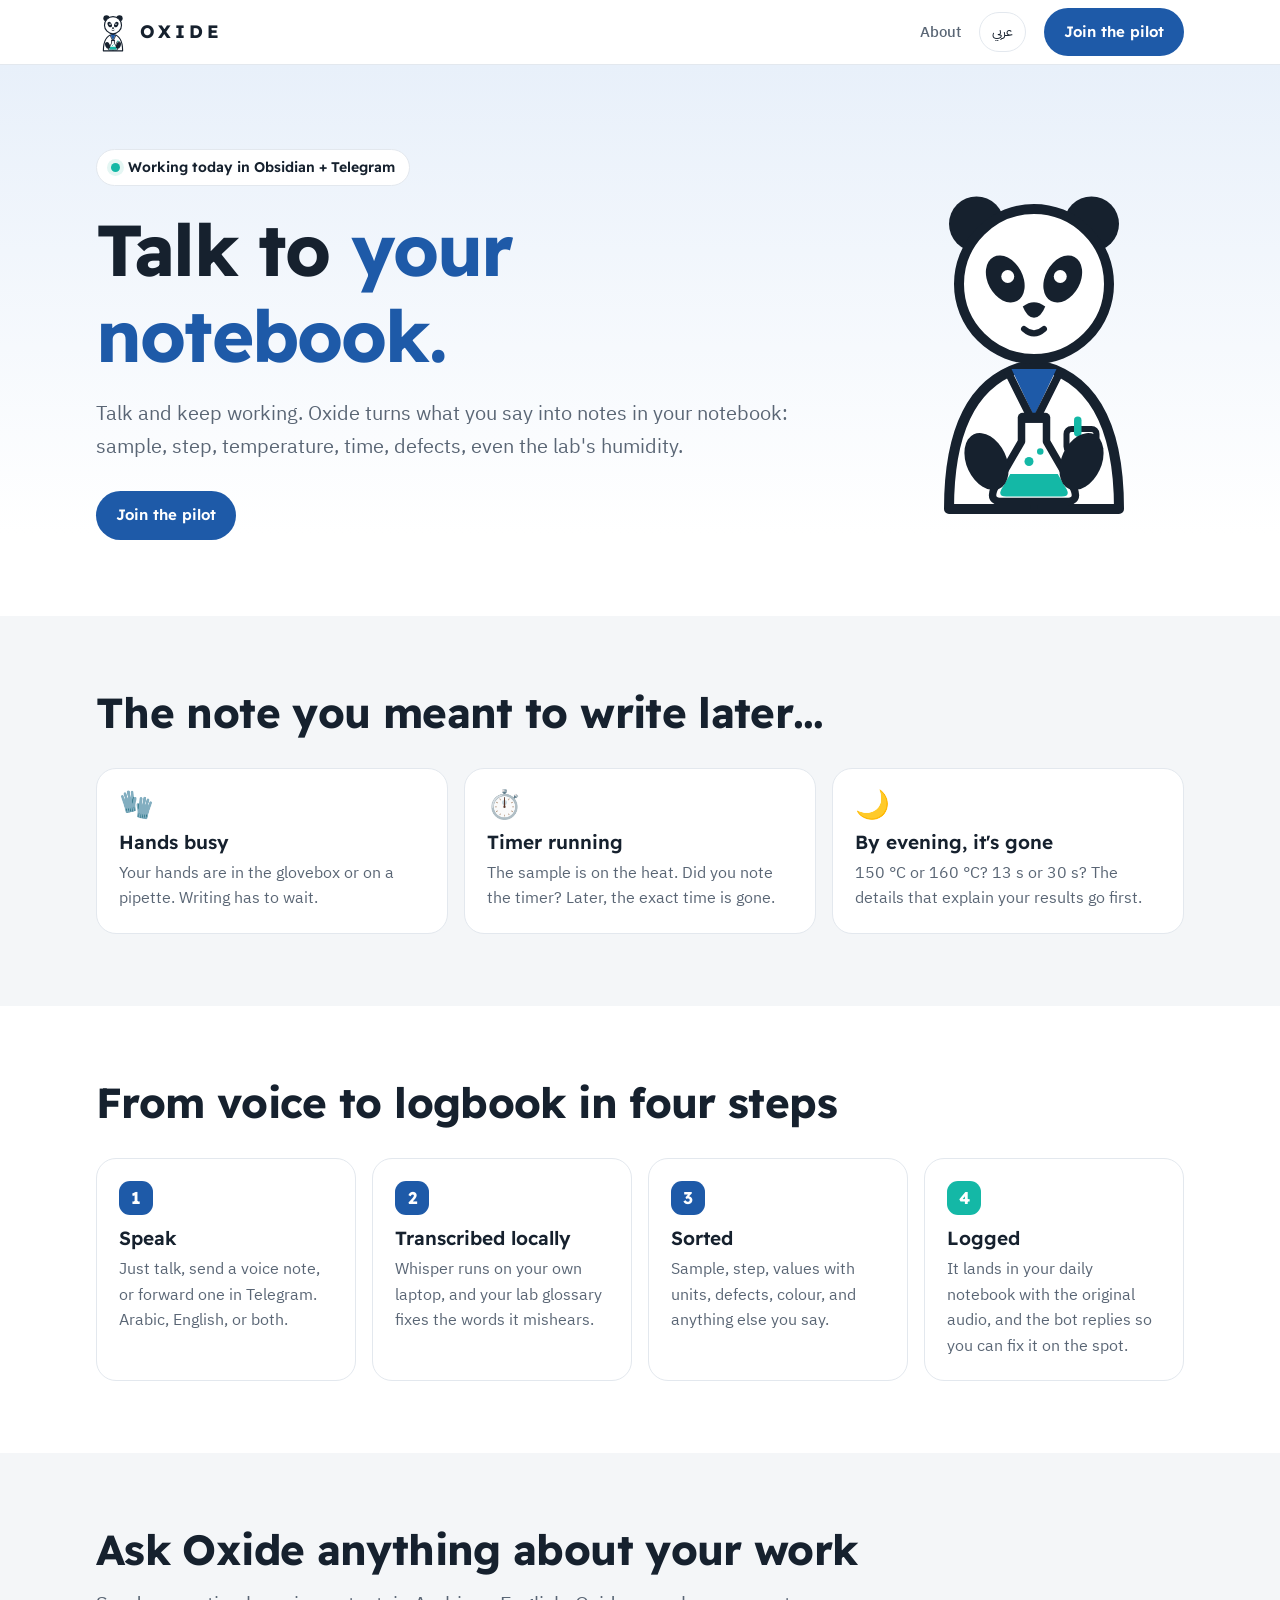
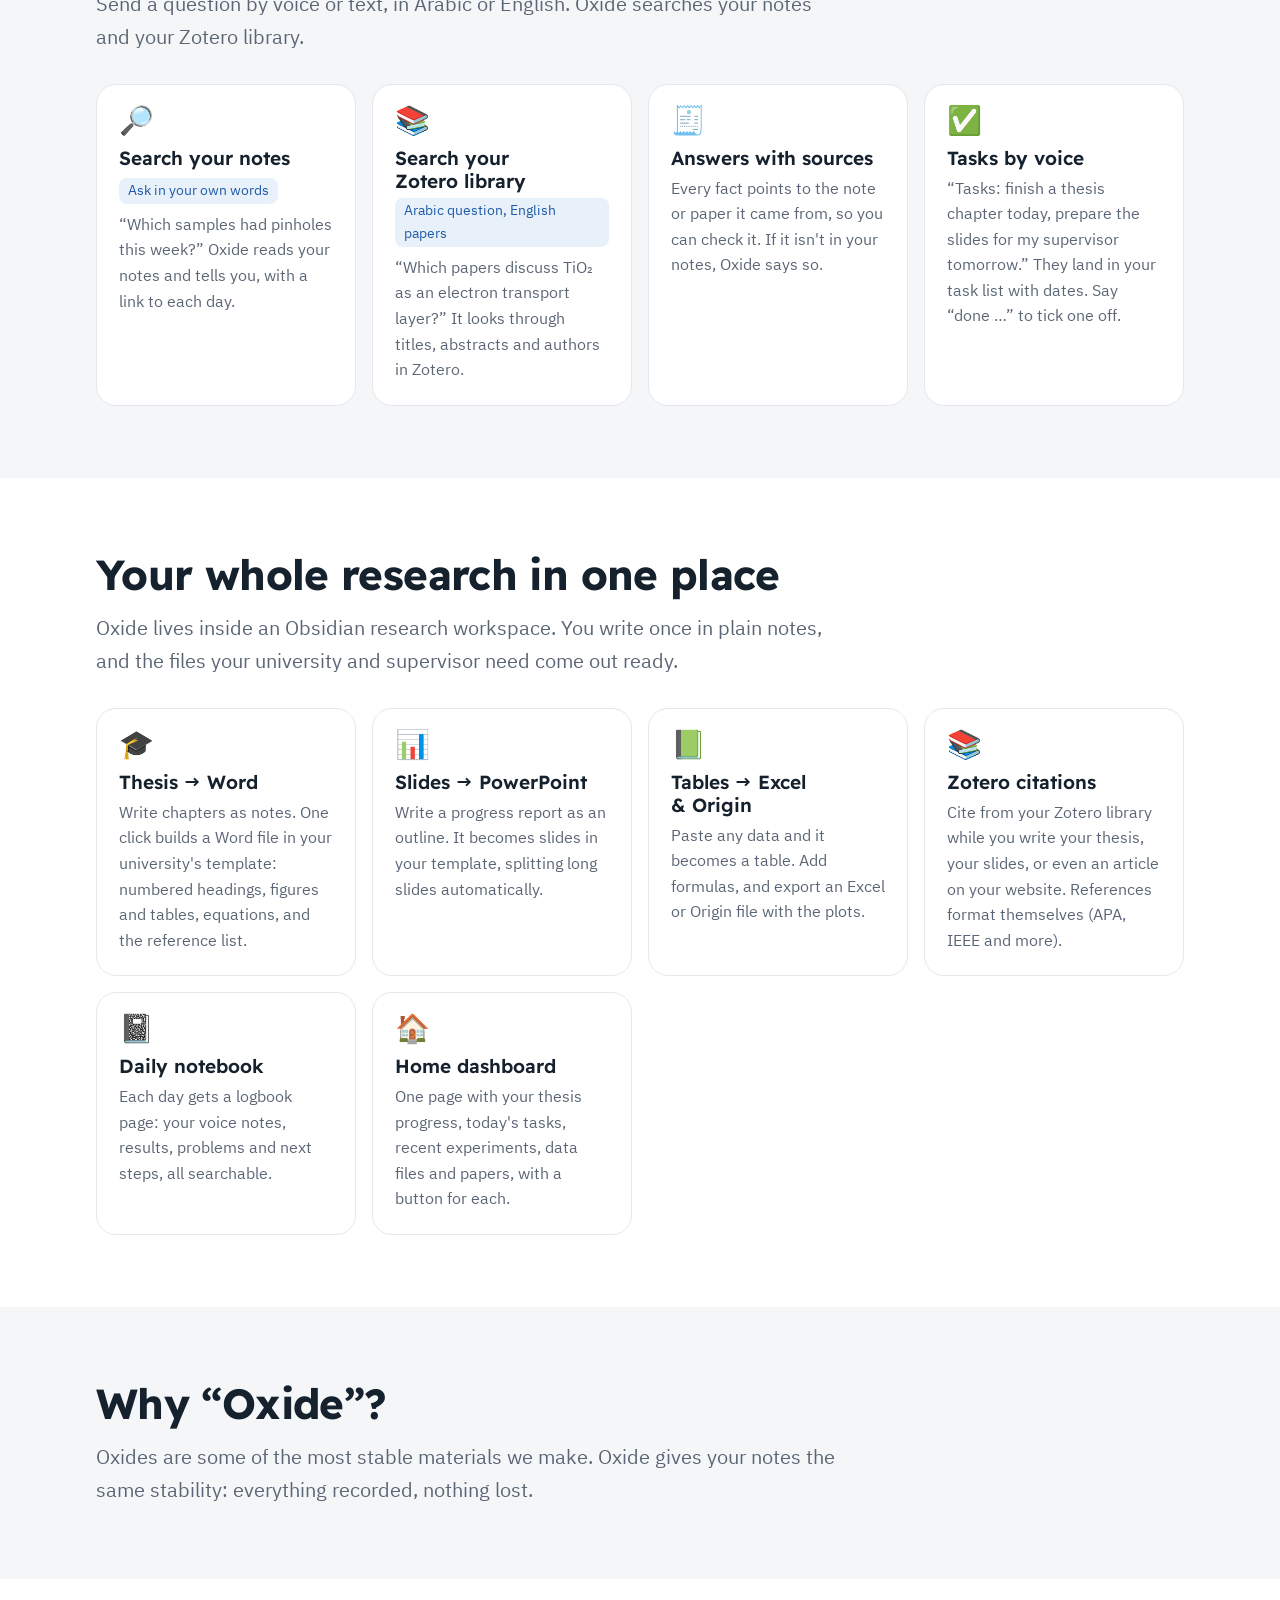
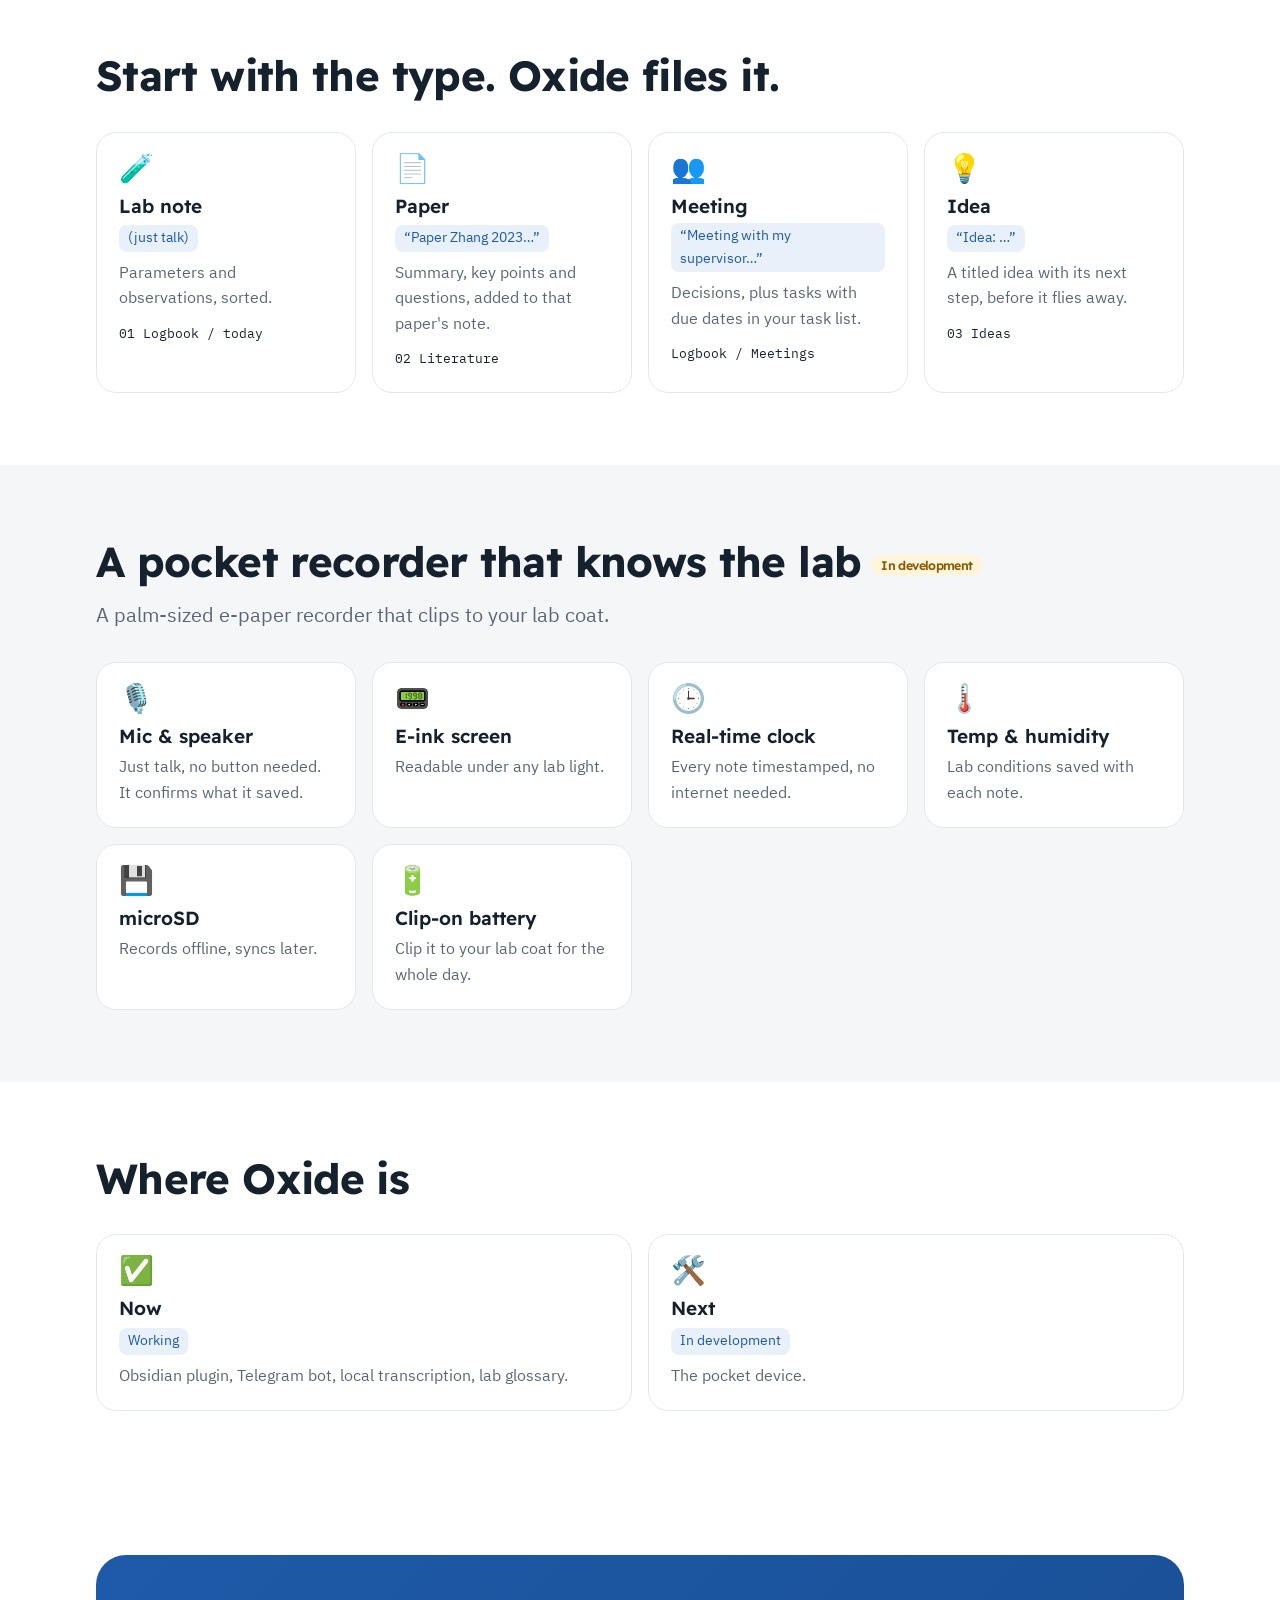
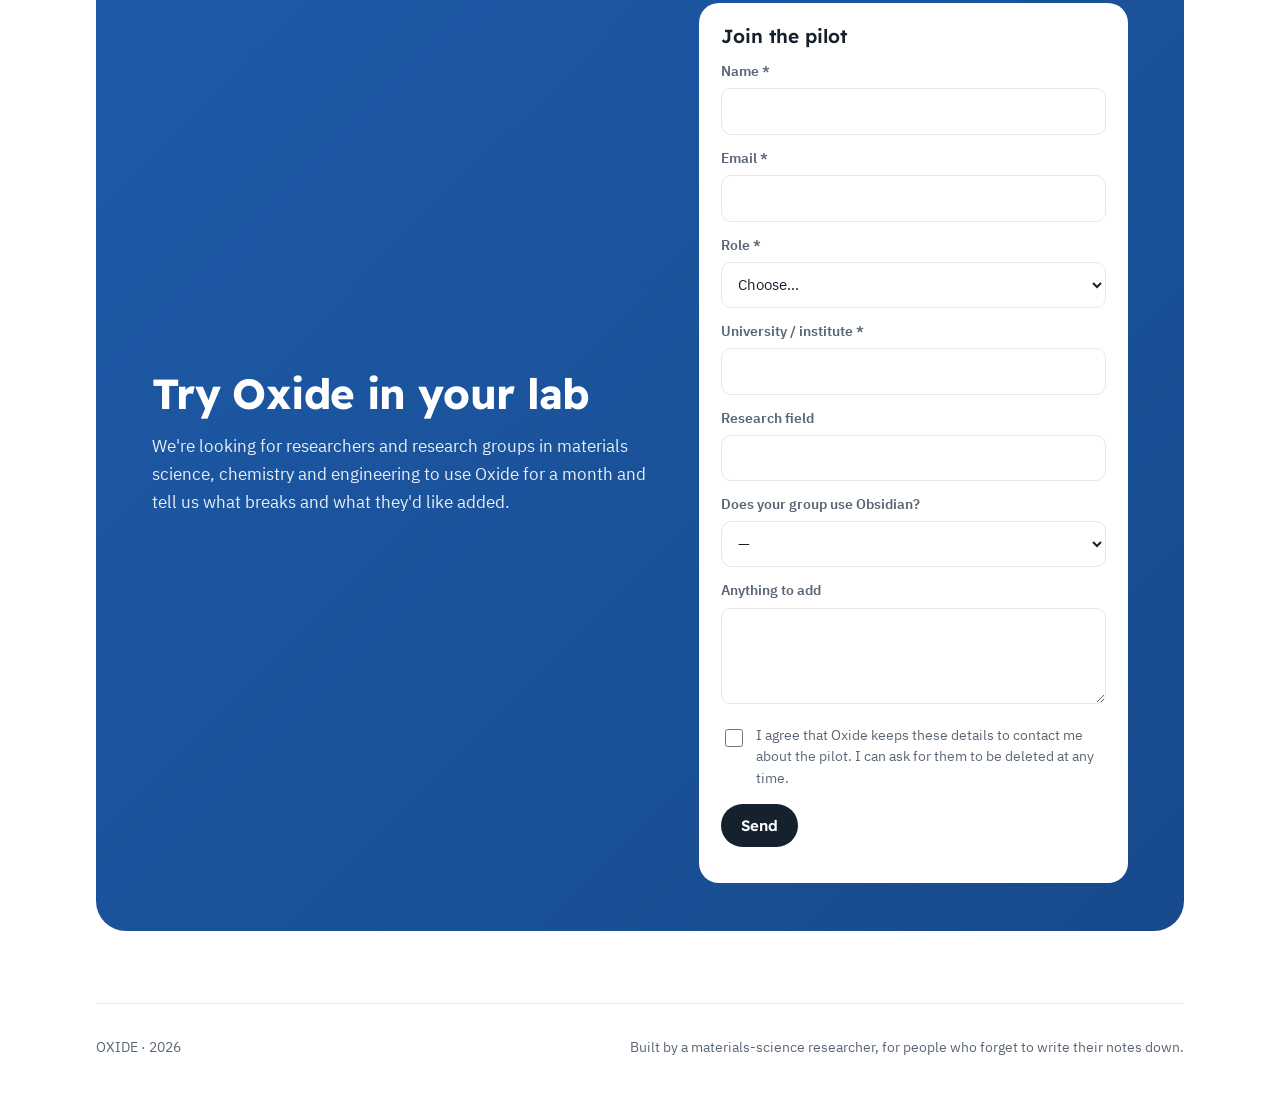
==== commit f0643491: "Bring back English: Arabic by default, English for other browsers or ?lang=en English text updated t" ====
--- a/index.html
+++ b/index.html
@@ -15,6 +15,7 @@
 <header><div class="wrap nav">
   <a class="logo" href="./"><img src="assets/logo.svg" alt="" width="34" height="40">OXIDE</a>
   <nav class="links" id="links"></nav>
+  <button class="lang" id="lang" type="button">English</button>
   <a class="btn" href="#pilot" id="navcta">انضم للتجربة</a>
 </div></header>
 <main id="top"><div class="wrap loading">جارٍ التحميل…</div></main>
--- a/assets/site.css
+++ b/assets/site.css
@@ -9,6 +9,7 @@
 }
 *{box-sizing:border-box}
 html{scroll-behavior:smooth}
+html,body{overflow-x:clip}
 body{margin:0;background:var(--bg);color:var(--ink);font-family:var(--body);font-size:17px;line-height:1.65;-webkit-font-smoothing:antialiased}
 .wrap{max-width:1120px;margin:0 auto;padding-left:max(16px,env(safe-area-inset-left,0px));padding-right:max(16px,env(safe-area-inset-right,0px))}
 section{padding-block:72px}
@@ -31,7 +32,7 @@
 .lang{font:inherit;font-size:14px;padding:7px 12px;border-radius:999px;border:1.5px solid var(--line);background:#fff;color:var(--ink);cursor:pointer}
 .btn{display:inline-flex;align-items:center;font-family:var(--display);font-weight:600;font-size:15px;padding:12px 20px;border-radius:999px;background:var(--blue);color:#fff;text-decoration:none;border:0;cursor:pointer}
 .btn:hover{background:var(--blue-d)}
-@media (max-width:700px){.links{order:3;width:100%;margin:0 0 10px;gap:14px}.nav #navcta{margin-inline-start:auto}}
+@media (max-width:700px){.nav{padding-block:8px}.links{order:3;width:100%;margin:0 0 4px;gap:14px}.nav .lang{margin-inline-start:auto}}
 
 .hero{padding-block:84px 76px;background:linear-gradient(180deg,var(--blue-t),#fff 85%)}
 .pill{display:inline-flex;align-items:center;gap:8px;font-family:var(--display);font-weight:600;font-size:14px;padding:6px 14px;border-radius:999px;background:#fff;border:1.5px solid var(--line)}
@@ -73,7 +74,7 @@
 .fld input:focus,.fld select:focus,.fld textarea:focus{outline:2px solid var(--blue);outline-offset:-1px;border-color:transparent}
 .consent{display:flex;gap:10px;align-items:flex-start;margin:14px 0;font-size:13.5px;color:var(--ink-2);line-height:1.6}
 .consent input{margin-top:4px;width:18px;height:18px;flex:none;accent-color:var(--blue)}
-.hp{position:absolute;left:-9999px;width:1px;height:1px;opacity:0}
+.hp{position:absolute;width:1px;height:1px;overflow:hidden;clip-path:inset(50%);white-space:nowrap;opacity:0}
 .fmsg{margin-top:10px;font-size:14px}.fmsg.ok{color:#0B7D71}.fmsg.err{color:#B4232A}
 @media (max-width:860px){.pilot{grid-template-columns:1fr}}
 
